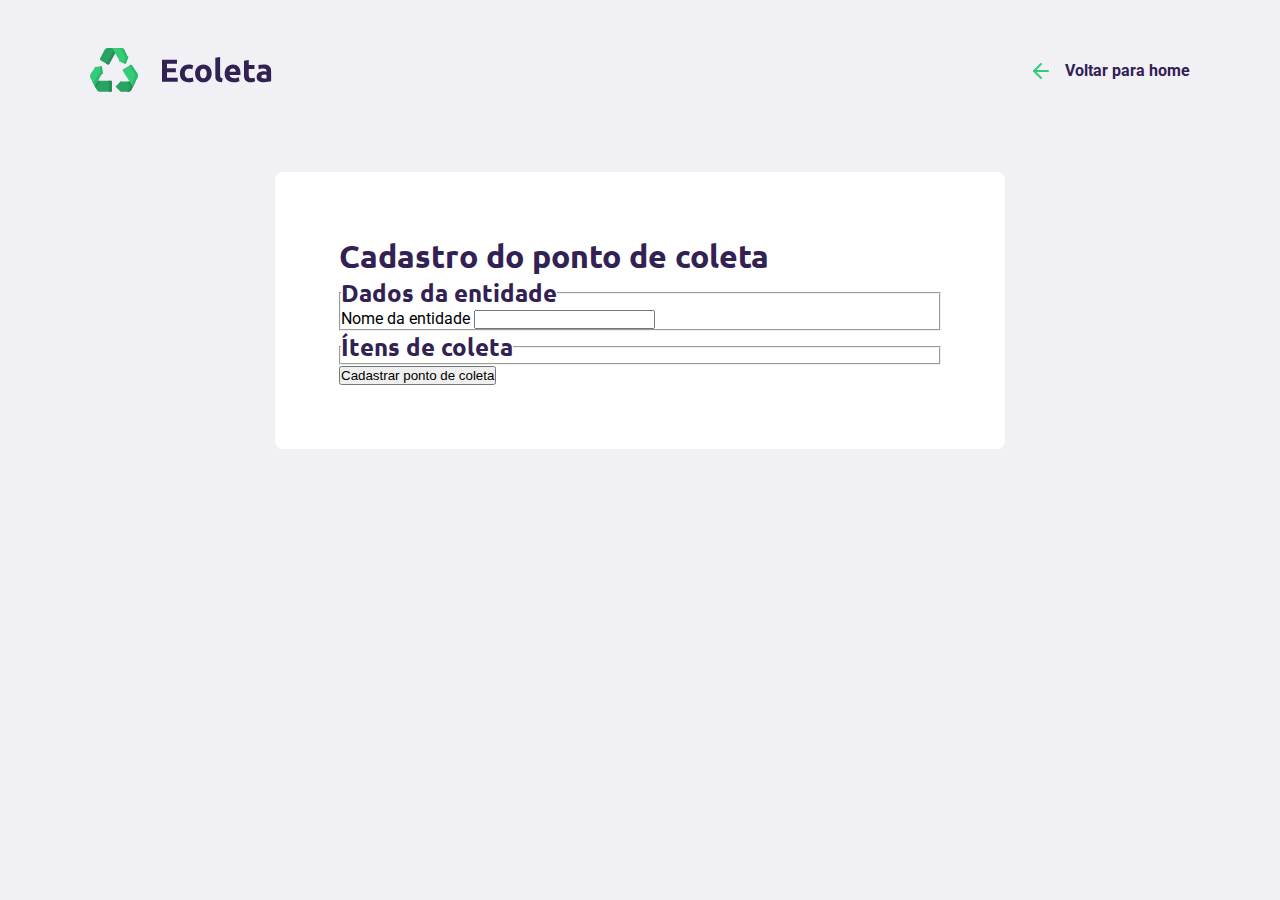
==== create-point.html @ 312fb419 "refactor" ====
<!DOCTYPE html>
<html lang="en">

<head>
    <meta charset="UTF-8">
    <meta name="viewport" content="width=device-width, initial-scale=1.0">
    <link href="https://fonts.googleapis.com/css2?family=Roboto&family=Ubuntu:wght@700&display=swap" rel="stylesheet"> 
    <link rel="stylesheet" href="/styles/main.css">
    <link rel="stylesheet" href="/styles/create-point.css">
    <link rel="stylesheet" href="/styles/responsive.css">
    
    <title>Criar um ponto de coleta</title>
</head>

<body>

    <div id="page-create-point">
        
            <header>
                <img src="/assets/logo.svg" alt="LogoMarca">
                <a href="#">
                    <span></span>    
                    Voltar para home
                </a> 
            </header>
            <form action="">
                <h1>Cadastro do ponto de coleta</h1>
                <fieldset>
                    <legend>
                        <h2>Dados da entidade</h2>
                    </legend>
                    
                    <div class="field">
                        <label for="name">Nome da entidade</label>
                        <input type="text" name="name">
                    </div>
                    <div class="field-group"></div>
                </fieldset>
                
<!---------------------------------------------------------------------------->

                <fieldset>
                    <legend>
                        <h2>Ítens de coleta</h2>
                    </legend>
                </fieldset>
                
                <button type="submit">Cadastrar ponto de coleta</button>

            </form>

    </div>
</body>
</html>
---- styles/main.css ----
:root {
    --title-color: #322153;
    --primary-color: #34cb79;
}

* {
    margin: 0;
    padding: 0;
    
    box-sizing: border-box;/*Quando o preenchimento/padding estiver maior que a borda, utilizar o box-sizing*/
}

html {
    font-family: 'Roboto', sans-serif;
}

body {
    background-color: #f0f0f5;
    -webkit-font-smoothing: antialised;
}

a {
    text-decoration: none;
}

h1, h2, h3, h4, h5, h6 {
    font-family: 'Ubuntu', sans-serif;
    color: var(--title-color);
}

/* BOX MODEL
Modelo de caixa
Toda caixa tem 
largura, altura, espaçamentos, preenchimentos
bordas, cor, fundo, maneira como é vista pelo html (display)
posicionamento, alinhamento
*/
---- styles/create-point.css ----
#page-create-point{
    width: 90%;
    max-width: 1100px; /*Se a largura da pagina ultrapassar 1100px não aumentará mais*/
    /*Alinhamento de caixa(pelo lado de fora)*/
    margin:0 auto;
}

#page-create-point header{
    margin-top: 48px;
    display:flex;
    justify-content: space-between;
    align-items: center;
}

#page-create-point header a{
    color: var(--title-color);
    font-weight: bold;
    display: flex;
    align-items: center;
}

#page-create-point header a span{
    margin-right: 16px;
    background-image: url('../assets/arrow-left.svg');
    width: 20px;
    height: 22px;
    display: flex;

}

form{
    background-color: white;
    margin: 80px auto;
    padding: 64px;/*Preenchimento interno da caixa*/
    border-radius: 8px;
    max-width: 730px;
}
---- styles/responsive.css ----
@media(max-height: 760px){/*Width é a largura da caixa*/
    #page-home{
        background-position-y: 100px;
    }
}

@media(min-width: 1700px){
    #page-home{
        background-position-x: 40vw;
    }
}

@media (max-width: 900px) {/*@media regras para responsividade*/
    #page-home {
        background-position-x: 70vw;
    }

    #page-home .content {
        align-items: center;
        text-align: center;
    }

    #page-home header a {
        position: absolute;
        bottom: 48px;

        left: 50%;
        transform: translateX(-50%);
    }

    #page-home main {
        align-items: center;
    }
}
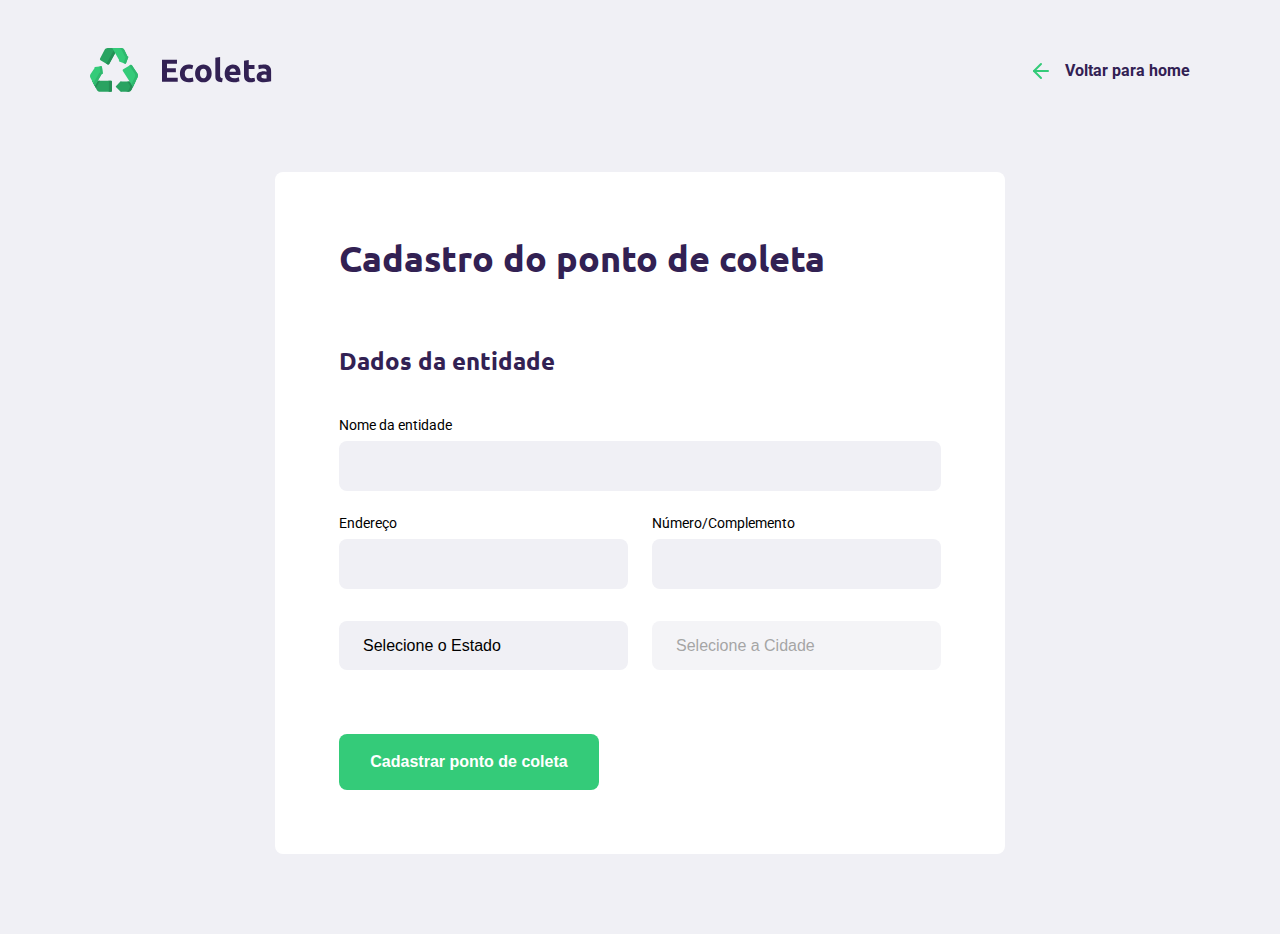
==== commit bec965a1: "form" ====
--- a/create-point.html
+++ b/create-point.html
@@ -34,21 +34,54 @@
                         <label for="name">Nome da entidade</label>
                         <input type="text" name="name">
                     </div>
-                    <div class="field-group"></div>
+
+                    <div class="field-group">
+                        <div class="field">
+                            <label for="adress">Endereço</label>
+                            <input type="text" name="adress">
+                        </div>
+                        <div class="field">
+                            <label for="adress2">Número/Complemento</label>
+                            <input type="text" name="adress2">
+                        </div>
+                    </div>
+
+                    <div class="field-group">
+
+                        <div class="field">
+                            <label for="state"></label>
+                            <select name="uf" id="">
+                                <option value="">Selecione o Estado</option>
+                            </select> 
+                            <input type="hidden" name="state">
+                        </div>
+
+                        <div class="field">
+                            <label for="city"></label>
+                            <select name="city" id="" disabled>
+                                <option value="" id="">Selecione a Cidade</option>
+                            </select>
+                        </div>
+
+
+
+                    </div>
                 </fieldset>
+        
                 
-<!---------------------------------------------------------------------------->
+<!-----------------
 
                 <fieldset>
                     <legend>
                         <h2>Ítens de coleta</h2>
                     </legend>
                 </fieldset>
-                
+-------------------->
                 <button type="submit">Cadastrar ponto de coleta</button>
 
             </form>
 
     </div>
+    <script src="scripts/create-point.js"></script>
 </body>
 </html>--- a/styles/create-point.css
+++ b/styles/create-point.css
@@ -36,3 +36,73 @@
     max-width: 730px;
 }
 
+form h1{
+    font-size: 36px;
+}
+
+form fieldset{
+    margin-top: 64px;
+    border: 0;
+}
+
+form legend{
+    margin-bottom: 40px;;
+}
+
+form legend h2{
+    font-size: 24px;
+}
+
+form .field{
+    flex: 1;
+    display: flex;
+    flex-direction: column;
+    margin-bottom: 24px;
+}
+
+form .field-group{
+    display: flex;
+}
+
+form input,select{
+    background-color: #f0f0f5;
+    border:0;
+    padding: 16px 24px;
+    font-size: 16px;
+    /* outline: none; Tira a marcação em destaque para o campo*/
+    border-radius: 8px;
+}
+
+/*corrigir configurações CHROME E MOZILA*/
+form select {
+    -webkit-appearance: none;
+    -moz-appearance: none;
+    appearance: none;
+}
+
+form label{
+    font-size: 14px;
+    margin-bottom: 8px;
+}
+
+form .field-group .field + .field{
+    margin-left: 24px;
+
+}
+
+form button{
+    width: 260px;
+    height: 56px;
+    background-color: var(--primary-color);
+    border-radius: 8px;
+    color: white;
+    font-weight: bold;
+    font-size: 16px;
+    border:0;
+    margin-top: 40px;
+    transition: background-color 400ms;
+}
+
+form button:hover{
+    background-color: #2fb86e;
+}
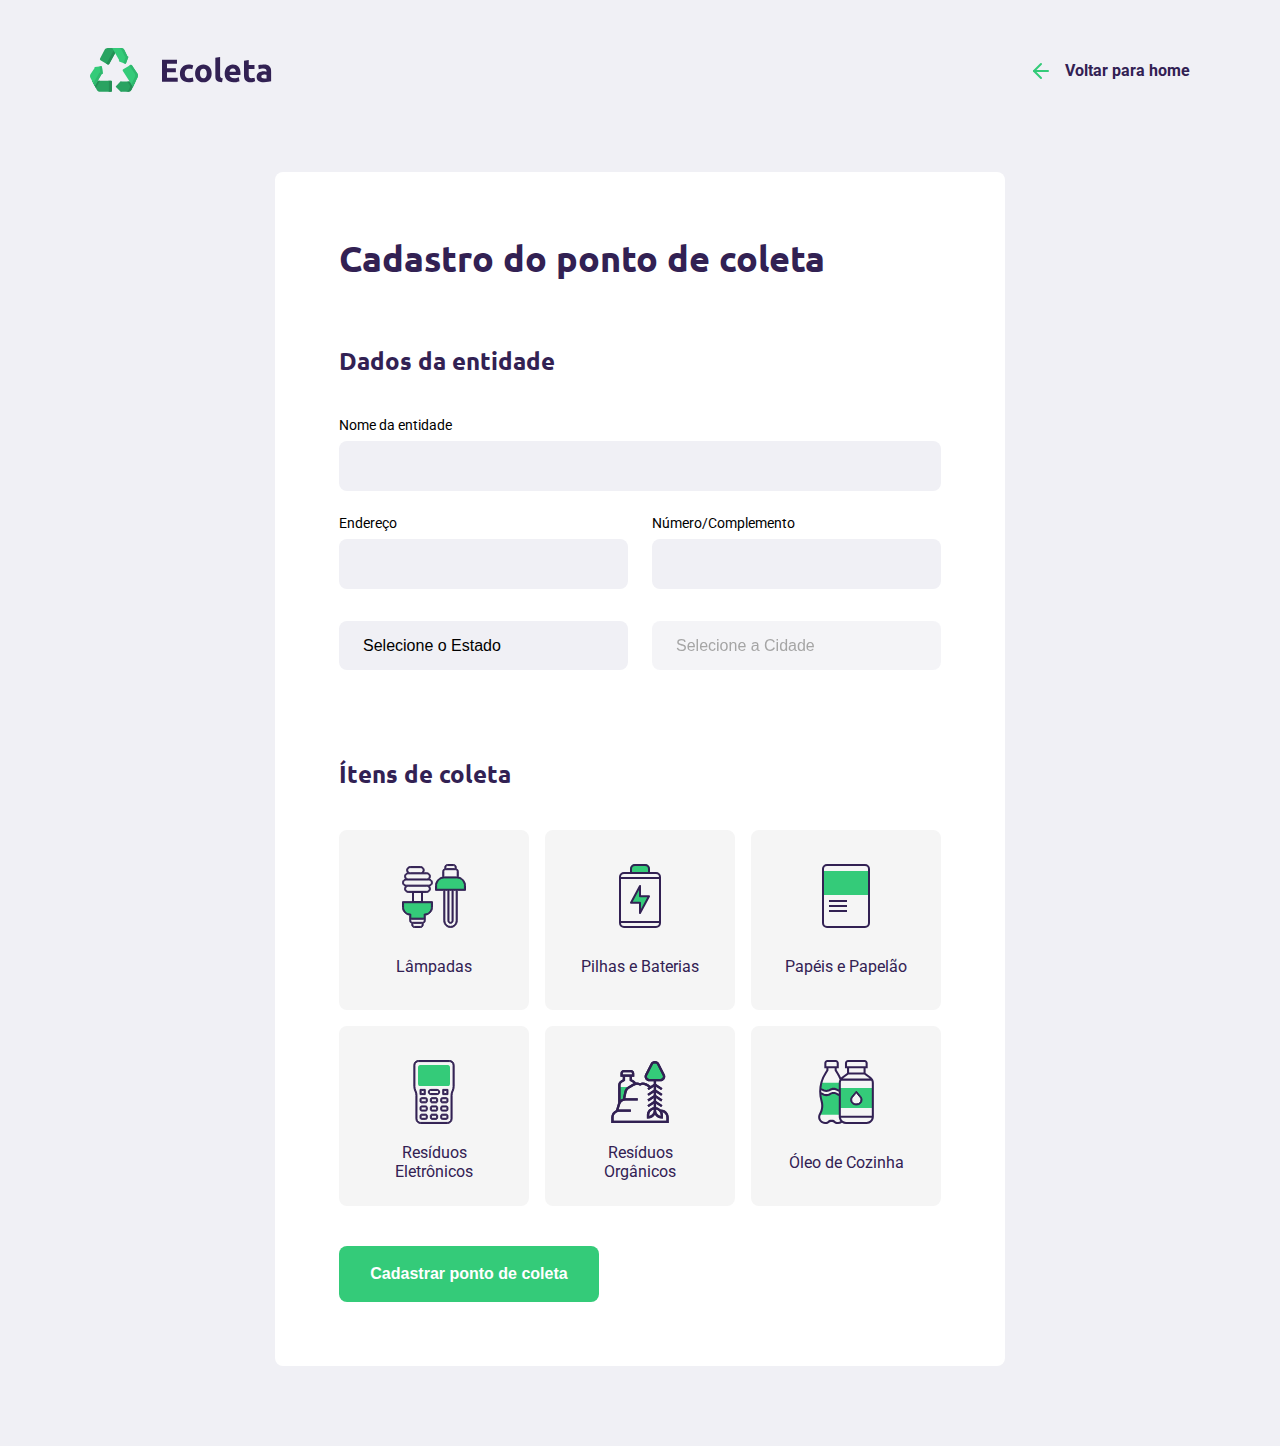
==== commit 0cbbc1e3: "search-result and create-point" ====
--- a/create-point.html
+++ b/create-point.html
@@ -18,7 +18,7 @@
         
             <header>
                 <img src="/assets/logo.svg" alt="LogoMarca">
-                <a href="#">
+                <a href="index.html">
                     <span></span>    
                     Voltar para home
                 </a> 
@@ -32,17 +32,17 @@
                     
                     <div class="field">
                         <label for="name">Nome da entidade</label>
-                        <input type="text" name="name">
+                        <input type="text" name="name" required>
                     </div>
 
                     <div class="field-group">
                         <div class="field">
                             <label for="adress">Endereço</label>
-                            <input type="text" name="adress">
+                            <input type="text" name="adress" required>
                         </div>
                         <div class="field">
                             <label for="adress2">Número/Complemento</label>
-                            <input type="text" name="adress2">
+                            <input type="text" name="adress2" required>
                         </div>
                     </div>
 
@@ -50,7 +50,7 @@
 
                         <div class="field">
                             <label for="state"></label>
-                            <select name="uf" id="">
+                            <select name="uf" id="" required>
                                 <option value="">Selecione o Estado</option>
                             </select> 
                             <input type="hidden" name="state">
@@ -58,7 +58,7 @@
 
                         <div class="field">
                             <label for="city"></label>
-                            <select name="city" id="" disabled>
+                            <select name="city" id="" disabled required>
                                 <option value="" id="">Selecione a Cidade</option>
                             </select>
                         </div>
@@ -69,14 +69,46 @@
                 </fieldset>
         
                 
-<!-----------------
 
                 <fieldset>
                     <legend>
                         <h2>Ítens de coleta</h2>
                     </legend>
+                    <div class="items-grid">
+                        <li data-id="1">  <!--data set-->
+                            <img src="/assets/lampadas.svg" alt="Lâmpadas">
+                            <span>Lâmpadas</span>
+                        </li>
+                        
+                        <li data-id="2">  <!--data set-->
+                            <img src="/assets/baterias.svg" alt="Pilhas e Baterias">
+                            <span>Pilhas e Baterias</span>
+                        </li>
+                        
+                        <li data-id="3">  <!--data set-->
+                            <img src="/assets/papeis-papelao.svg" alt="Papéis e Papelão">
+                            <span>Papéis e Papelão</span>
+                        </li>
+
+                        <li data-id="4">  <!--data set-->
+                            <img src="/assets/eletronicos.svg" alt="Resíduos Eletrônicos">
+                            <span>Resíduos Eletrônicos</span>
+                        </li>
+
+                        <li data-id="5">  <!--data set-->
+                            <img src="/assets/organicos.svg" alt="Resíduos Orgânicos">
+                            <span>Resíduos Orgânicos</span>
+                        </li>
+                        
+                        <li data-id="6">  <!--data set-->
+                            <img src="/assets/oleo.svg" alt="Óleo de Cozinha">
+                            <span>Óleo de Cozinha</span>
+                        </li>
+                    </div>
+                    <input type="hidden" name="items">
+
                 </fieldset>
--------------------->
+
                 <button type="submit">Cadastrar ponto de coleta</button>
 
             </form>
--- a/styles/create-point.css
+++ b/styles/create-point.css
@@ -106,3 +106,45 @@
 form button:hover{
     background-color: #2fb86e;
 }
+
+.items-grid{
+    display: grid; /*display multi-dimensional*/
+    grid-template-columns: 1fr 1fr 1fr; /*Fraciona o espaço*/
+    gap: 16px;  /*Espaçamento entre as colunas*/
+}
+
+.items-grid li{
+    background-color: #f5f5f5;
+    list-style: none;
+
+    border: 2px solid #f5f5f5;
+    height: 180px;
+    border-radius: 8px;
+    padding : 32px 24px 16px;
+    display: flex;
+    flex-direction: column;
+    align-items: center;
+    justify-content: space-between;
+    text-align: center;
+    cursor: pointer;
+
+}
+
+.items-grid li span{
+    margin-top: 12px;
+    flex:1;
+    display: flex;
+    align-items: center;
+    color: var(--title-color);
+}
+
+.items-grid li.selected {
+    background: #e1faec;
+    border: 2px solid #34cb79;
+
+}
+
+.items-grid li img, /*Para evitar que o clique seja na imagem e no span*/
+.items-grid li span{
+    pointer-events: none;
+}--- a/styles/responsive.css
+++ b/styles/responsive.css
@@ -12,6 +12,16 @@
 }
 
 @media (max-width: 900px) {/*@media regras para responsividade*/
+    
+    #page-search-results .cards{
+        grid-template-columns: 1fr;
+    }
+
+    #page-search-results .cards img{
+        height: 250px;
+    }
+
+
     #page-home {
         background-position-x: 70vw;
     }
@@ -32,4 +42,4 @@
     #page-home main {
         align-items: center;
     }
-} +} 
